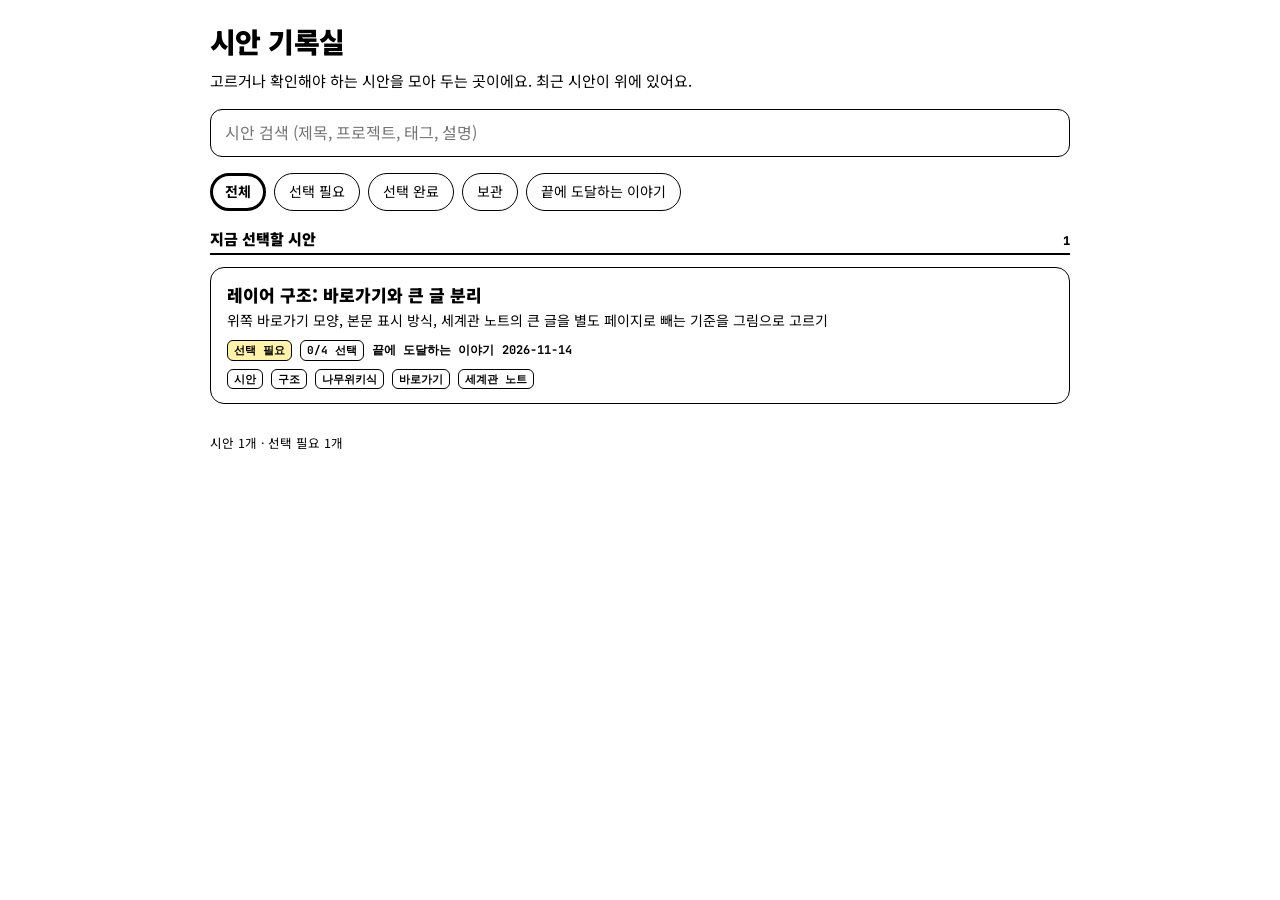
==== index.html @ a14152b3 "시안 기록실: 시안 목록(검색·필터·최신순)과 첫 시안(레이어 구조) Co-Authored-By: Claude Sonnet 5.5 <noreply@anthropic.com>" ====
<!doctype html>
<html lang="ko">
<head>
<meta charset="utf-8">
<meta name="viewport" content="width=device-width,initial-scale=1,viewport-fit=cover">
<title>시안 기록실</title>
<link rel="preconnect" href="https://fonts.googleapis.com">
<link rel="preconnect" href="https://fonts.gstatic.com" crossorigin>
<link href="https://fonts.googleapis.com/css2?family=Noto+Sans+KR:wght@400;500;700;900&family=JetBrains+Mono:wght@500;800&display=swap" rel="stylesheet">
<link rel="stylesheet" href="assets/style.css">
</head>
<body>
<div class="page">
  <header>
    <h1>시안 기록실</h1>
    <p style="margin:6px 0 0">고르거나 확인해야 하는 시안을 모아 두는 곳이에요. 최근 시안이 위에 있어요.</p>
  </header>
  <input class="search" type="search" id="q" placeholder="시안 검색 (제목, 프로젝트, 태그, 설명)" autocomplete="off">
  <div class="bar" id="chips"></div>
  <div id="list" style="display:grid;gap:16px"></div>
  <div class="empty" id="empty" hidden>검색 결과가 없어요.</div>
  <p class="note" id="foot"></p>
</div>
<script src="data.js"></script>
<script>
const $ = id => document.getElementById(id);
const esc = s => String(s).replace(/[&<>"]/g, c => ({ '&': '&amp;', '<': '&lt;', '>': '&gt;', '"': '&quot;' }[c]));
const M = (window.MOCKS || []).slice().sort((a, b) => (b.date + b.id).localeCompare(a.date + a.id));
const ST = { open: ['선택 필요', 'w'], done: ['선택 완료', 'k'], archive: ['보관', ''] };
const projects = [...new Set(M.map(m => m.project))];
let st = 'all', pj = 'all', q = '';

function chosen(m) { try { return JSON.parse(localStorage.getItem('testroom.choice.' + m.id) || '{}'); } catch (e) { return {}; } }
function chip(group, id, label) {
  const b = document.createElement('button'); b.className = 'chip'; b.textContent = label; b.dataset.g = group; b.dataset.v = id;
  b.onclick = () => { if (group === 'st') st = id; else pj = id; render(); }; $('chips').append(b);
}
chip('st', 'all', '전체'); chip('st', 'open', '선택 필요'); chip('st', 'done', '선택 완료'); chip('st', 'archive', '보관');
projects.forEach(p => chip('pj', p, p));

function cardHTML(m) {
  const c = chosen(m), n = (m.questions || []).filter(x => c[x.id]).length, total = (m.questions || []).length;
  const [label, cls] = ST[m.status] || ST.open;
  const prog = total ? `<span class="tag">${n}/${total} 선택</span>` : '';
  return `<a class="card" href="mocks/${esc(m.id)}/"><h3>${esc(m.title)}</h3><p>${esc(m.summary || '')}</p>
    <div class="meta"><span class="tag ${cls}">${label}</span>${prog}<span>${esc(m.project)}</span><span>${esc(m.date)}</span></div>
    <div class="meta">${(m.tags || []).map(t => `<span class="tag">${esc(t)}</span>`).join('')}</div></a>`;
}
function render() {
  document.querySelectorAll('#chips .chip').forEach(b => b.setAttribute('aria-pressed', b.dataset.g === 'st' ? b.dataset.v === st : b.dataset.v === pj));
  const k = q.trim().toLowerCase();
  const items = M.filter(m => (st === 'all' || m.status === st) && (pj === 'all' || m.project === pj)
    && (!k || [m.title, m.project, m.summary, m.id, ...(m.tags || []), ...(m.questions || []).map(x => x.text)].join(' ').toLowerCase().includes(k)));
  // 선택이 필요한 시안은 위, 그 아래에 지난 시안(최신순)
  const open = items.filter(m => m.status === 'open'), rest = items.filter(m => m.status !== 'open');
  let html = '';
  if (open.length) html += `<section style="display:grid;gap:12px"><div class="sec"><span>지금 선택할 시안</span><small>${open.length}</small></div>${open.map(cardHTML).join('')}</section>`;
  if (rest.length) html += `<section style="display:grid;gap:12px"><div class="sec"><span>지난 시안</span><small>${rest.length}</small></div>${rest.map(cardHTML).join('')}</section>`;
  $('list').innerHTML = html; $('empty').hidden = items.length > 0;
  $('foot').textContent = `시안 ${M.length}개 · 선택 필요 ${M.filter(m => m.status === 'open').length}개`;
}
$('q').addEventListener('input', e => { q = e.target.value; render(); });
render();
</script>
</body>
</html>
---- assets/style.css ----
/* 흰 종이 + 검은 선. 강조는 선 굵기와 노란 표시 하나만. */
:root{--paper:#fff;--ink:#000;--warn:#fff3a8;
  --font-body:"Noto Sans KR","Apple SD Gothic Neo","Malgun Gothic",sans-serif;
  --font-num:"JetBrains Mono",ui-monospace,Menlo,monospace;color-scheme:light}
*{box-sizing:border-box}
[hidden]{display:none!important}
html{background:var(--paper)}
body{margin:0;background:var(--paper);color:var(--ink);font-family:var(--font-body);font-size:15px;line-height:1.55;
  padding-left:max(16px,env(safe-area-inset-left,0px));padding-right:max(16px,env(safe-area-inset-right,0px));padding-block:20px 80px}
a{color:inherit}
.page{max-width:860px;margin:0 auto;display:grid;gap:16px}
h1{margin:0;font-size:28px;font-weight:900;letter-spacing:-.02em}
h2{margin:0;font-size:18px;font-weight:900}
.back{font-size:13px;font-weight:700;border-bottom:2px solid var(--ink);text-decoration:none;width:fit-content}
.bar{display:flex;flex-wrap:wrap;gap:8px;align-items:center}
.chip,.btn{font:inherit;font-size:14px;color:var(--ink);background:var(--paper);border:1px solid var(--ink);border-radius:999px;padding:6px 14px;min-height:38px;cursor:pointer}
.btn{border-width:1.5px;border-radius:12px;font-weight:700}
.chip[aria-pressed="true"],.btn.pri{border-width:3px;padding:4px 12px;font-weight:700}
.chip:focus-visible,.btn:focus-visible,.search:focus-visible,summary:focus-visible,a:focus-visible{outline:3px solid var(--ink);outline-offset:2px}
.search{width:100%;min-height:48px;font:inherit;font-size:16px;color:var(--ink);background:var(--paper);border:1.5px solid var(--ink);border-radius:12px;padding:0 14px}
.sec{display:flex;justify-content:space-between;align-items:baseline;border-bottom:2px solid var(--ink);padding-bottom:3px;font-weight:900;font-size:15px}
.sec small{font:800 12px var(--font-num)}
.tag{display:inline-block;border:1px solid var(--ink);border-radius:6px;padding:0 6px;font-size:11px;font-weight:700;line-height:1.7;white-space:nowrap}
.tag.k{background:var(--ink);color:var(--paper)}.tag.w{background:var(--warn)}
.card{display:block;border:1.5px solid var(--ink);border-radius:14px;padding:14px 16px;text-decoration:none;color:var(--ink);background:var(--paper)}
a.card:hover{border-width:3px;padding:12.5px 14.5px}
.card h3{margin:0 0 2px;font-size:17px;font-weight:900}
.card p{margin:0;font-size:14px}
.meta{font:700 12px var(--font-num);display:flex;gap:8px;flex-wrap:wrap;margin-top:8px;align-items:center}
.empty{text-align:center;padding:36px 0;border:1.5px dashed var(--ink);border-radius:12px}
.note{font-size:12.5px}
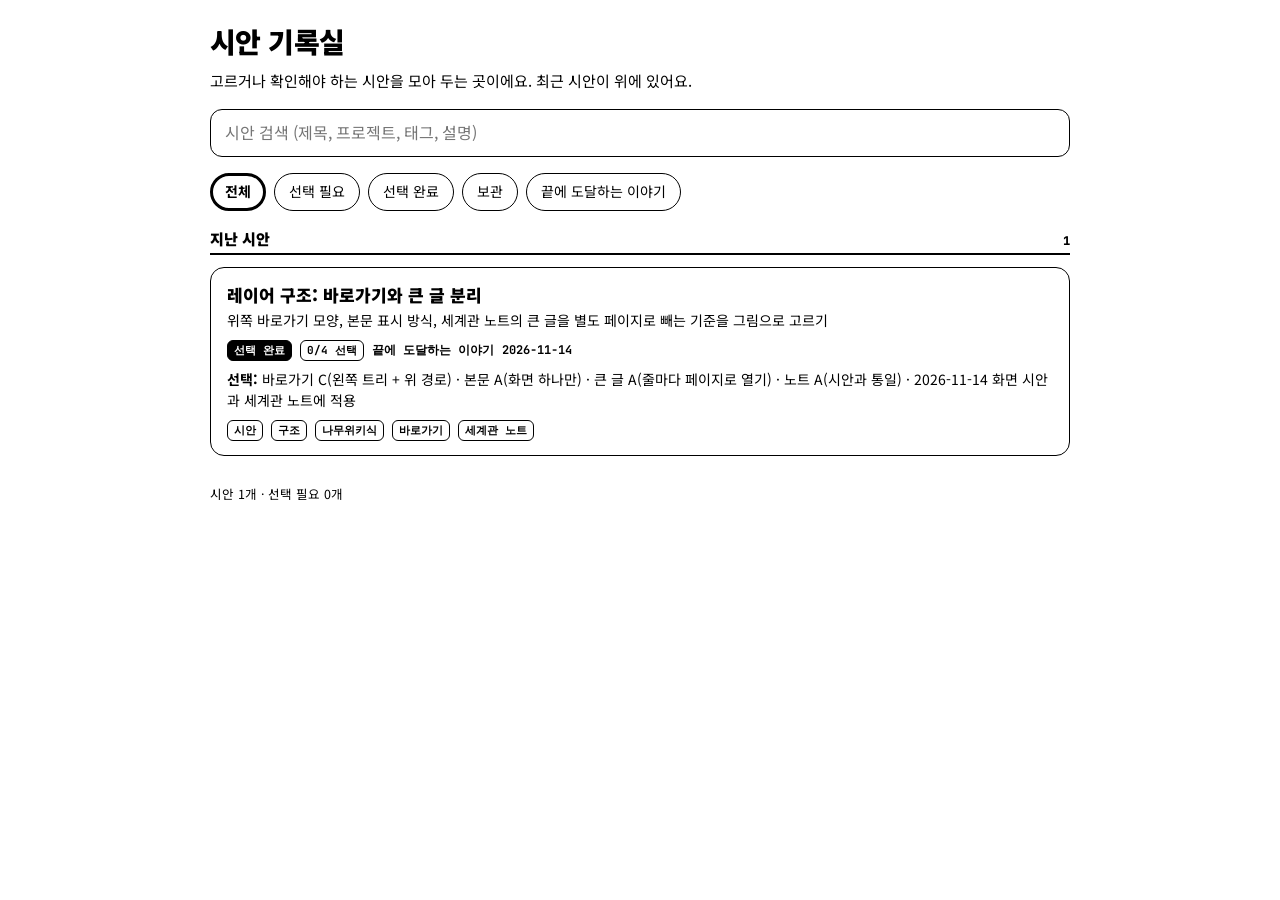
==== commit beca5e26: "시안 nav-layers 선택 결과 기록(선택 완료) Co-Authored-By: Claude Sonnet 5.5 <noreply@anthropic.com>" ====
--- a/index.html
+++ b/index.html
@@ -44,6 +44,7 @@
   const prog = total ? `<span class="tag">${n}/${total} 선택</span>` : '';
   return `<a class="card" href="mocks/${esc(m.id)}/"><h3>${esc(m.title)}</h3><p>${esc(m.summary || '')}</p>
     <div class="meta"><span class="tag ${cls}">${label}</span>${prog}<span>${esc(m.project)}</span><span>${esc(m.date)}</span></div>
+    ${m.decided ? `<p class="note" style="margin-top:8px"><b>선택:</b> ${esc(m.decided)}${m.applied ? ' · ' + esc(m.applied) : ''}</p>` : ''}
     <div class="meta">${(m.tags || []).map(t => `<span class="tag">${esc(t)}</span>`).join('')}</div></a>`;
 }
 function render() {
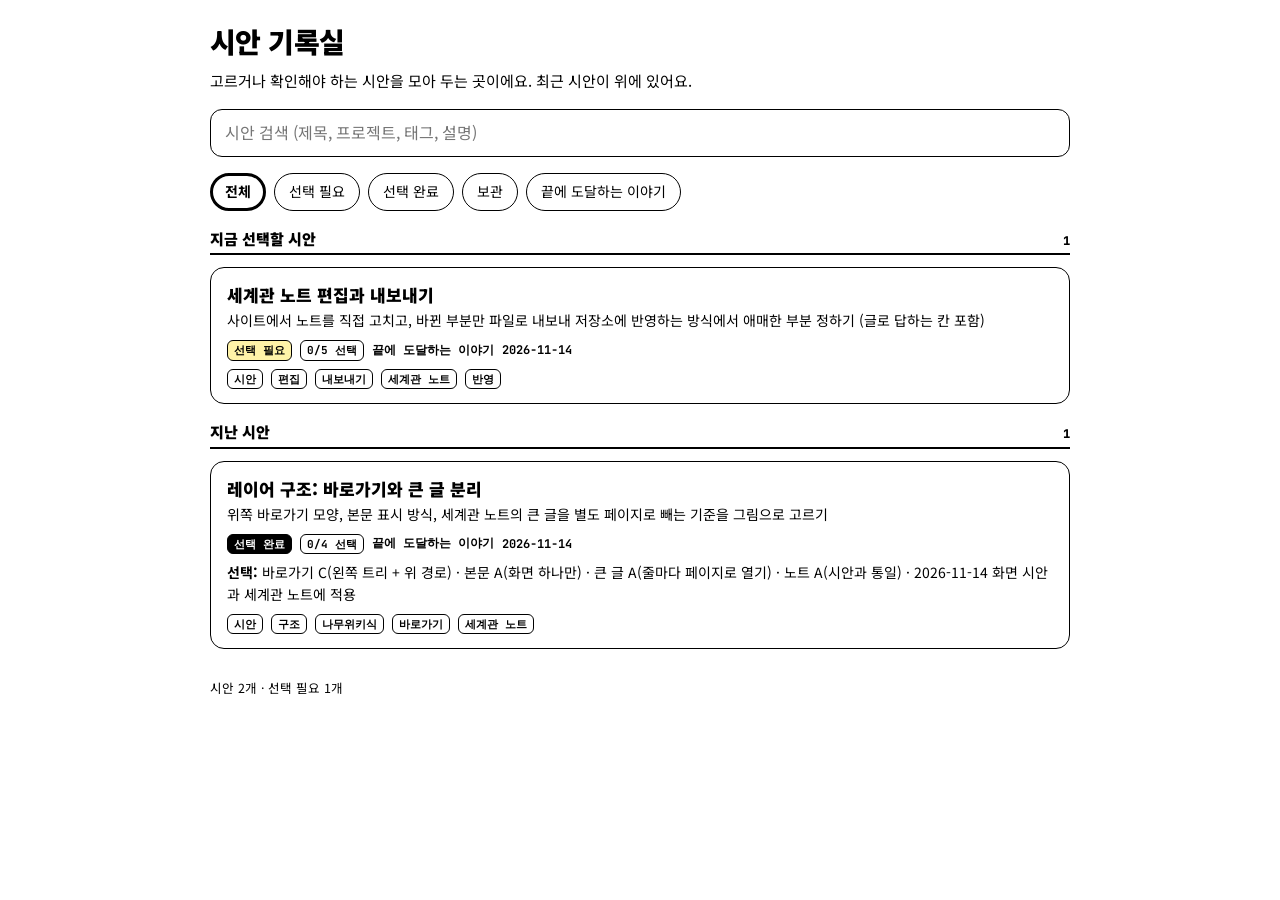
==== commit 4395b89c: "시안 기록실: 글로 답하는 칸 추가, 편집·내보내기 시안(질문 5개) Co-Authored-By: Claude Sonnet 5.5 <noreply@anthropic.com>" ====
--- a/index.html
+++ b/index.html
@@ -39,7 +39,7 @@
 projects.forEach(p => chip('pj', p, p));
 
 function cardHTML(m) {
-  const c = chosen(m), n = (m.questions || []).filter(x => c[x.id]).length, total = (m.questions || []).length;
+  const c = chosen(m), n = (m.questions || []).filter(x => c[x.id] || (c['~' + x.id] || '').trim()).length, total = (m.questions || []).length;
   const [label, cls] = ST[m.status] || ST.open;
   const prog = total ? `<span class="tag">${n}/${total} 선택</span>` : '';
   return `<a class="card" href="mocks/${esc(m.id)}/"><h3>${esc(m.title)}</h3><p>${esc(m.summary || '')}</p>
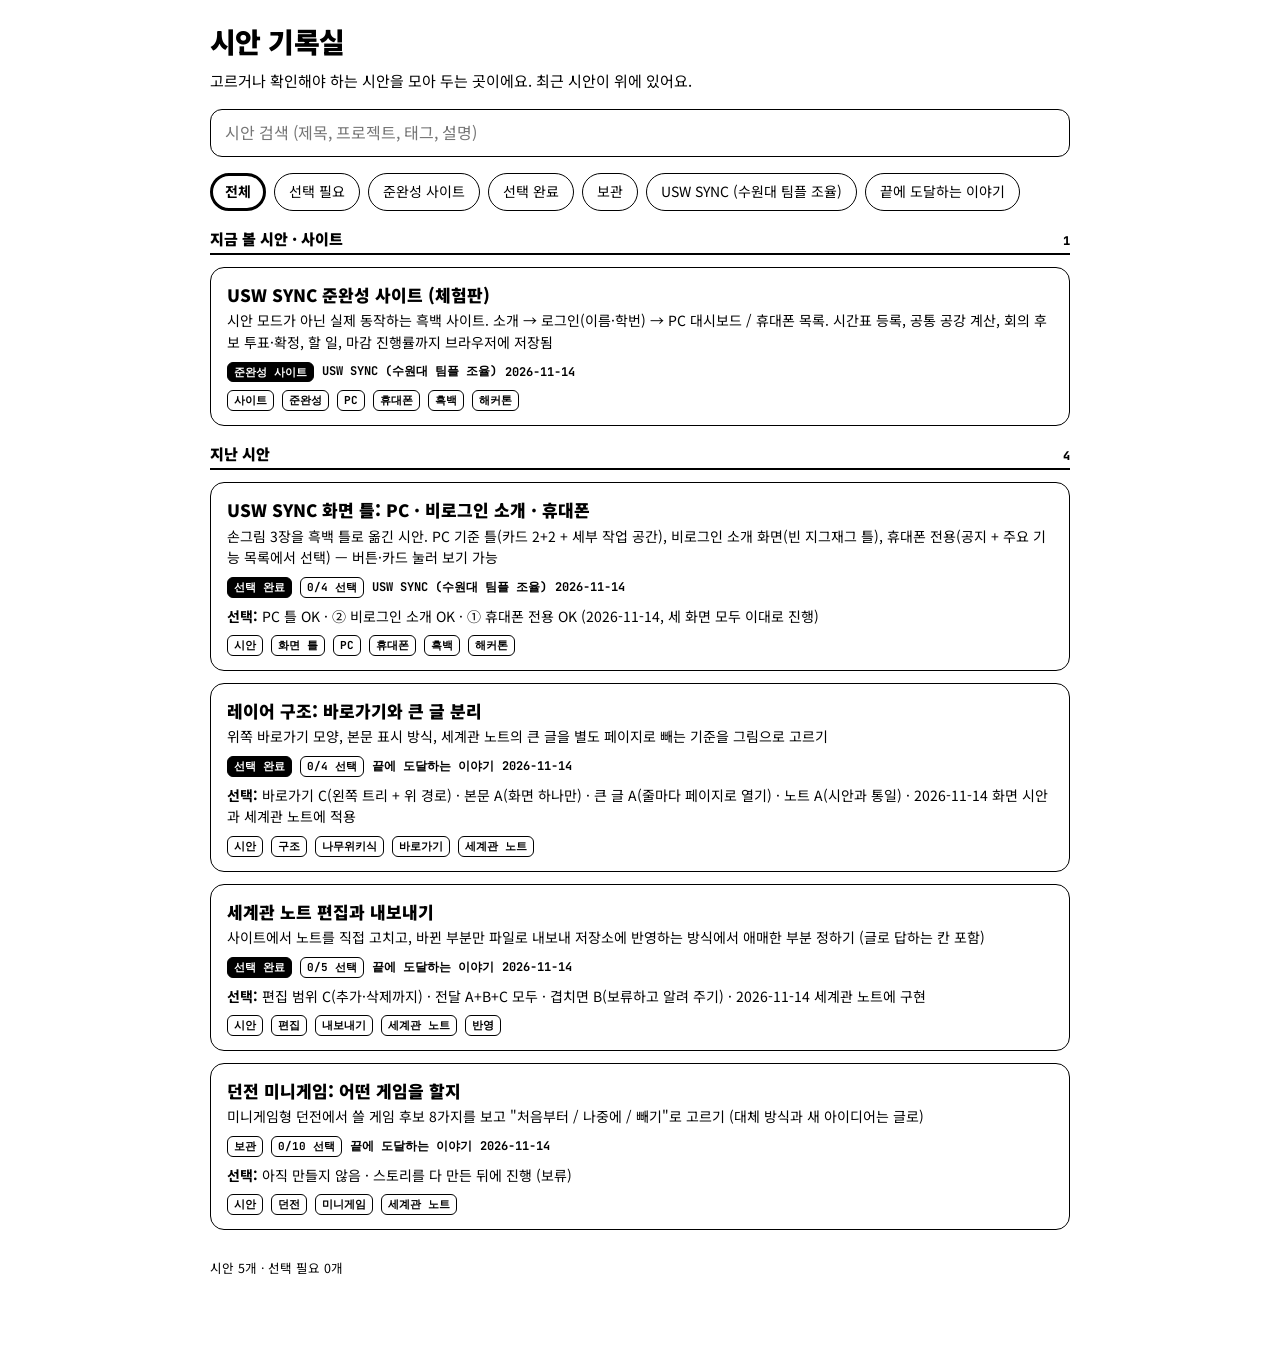
==== commit 8d2ed037: "USW SYNC 준완성 사이트(체험판): 소개·로그인·PC 대시보드·휴대폰 목록, 기능 7개 로컬 저장 동작 Co-Authored-By: Claude Fable 5.1 <norep" ====
--- a/index.html
+++ b/index.html
@@ -26,7 +26,7 @@
 const $ = id => document.getElementById(id);
 const esc = s => String(s).replace(/[&<>"]/g, c => ({ '&': '&amp;', '<': '&lt;', '>': '&gt;', '"': '&quot;' }[c]));
 const M = (window.MOCKS || []).slice().sort((a, b) => (b.date + b.id).localeCompare(a.date + a.id));
-const ST = { open: ['선택 필요', 'w'], done: ['선택 완료', 'k'], archive: ['보관', ''] };
+const ST = { open: ['선택 필요', 'w'], done: ['선택 완료', 'k'], archive: ['보관', ''], live: ['준완성 사이트', 'k'] };
 const projects = [...new Set(M.map(m => m.project))];
 let st = 'all', pj = 'all', q = '';
 
@@ -35,14 +35,14 @@
   const b = document.createElement('button'); b.className = 'chip'; b.textContent = label; b.dataset.g = group; b.dataset.v = id;
   b.onclick = () => { if (group === 'st') st = id; else pj = id; render(); }; $('chips').append(b);
 }
-chip('st', 'all', '전체'); chip('st', 'open', '선택 필요'); chip('st', 'done', '선택 완료'); chip('st', 'archive', '보관');
+chip('st', 'all', '전체'); chip('st', 'open', '선택 필요'); chip('st', 'live', '준완성 사이트'); chip('st', 'done', '선택 완료'); chip('st', 'archive', '보관');
 projects.forEach(p => chip('pj', p, p));
 
 function cardHTML(m) {
   const c = chosen(m), n = (m.questions || []).filter(x => c[x.id] || (c['~' + x.id] || '').trim()).length, total = (m.questions || []).length;
   const [label, cls] = ST[m.status] || ST.open;
   const prog = total ? `<span class="tag">${n}/${total} 선택</span>` : '';
-  return `<a class="card" href="mocks/${esc(m.id)}/"><h3>${esc(m.title)}</h3><p>${esc(m.summary || '')}</p>
+  return `<a class="card" href="${esc(m.href || 'mocks/' + m.id + '/')}"><h3>${esc(m.title)}</h3><p>${esc(m.summary || '')}</p>
     <div class="meta"><span class="tag ${cls}">${label}</span>${prog}<span>${esc(m.project)}</span><span>${esc(m.date)}</span></div>
     ${m.decided ? `<p class="note" style="margin-top:8px"><b>선택:</b> ${esc(m.decided)}${m.applied ? ' · ' + esc(m.applied) : ''}</p>` : ''}
     <div class="meta">${(m.tags || []).map(t => `<span class="tag">${esc(t)}</span>`).join('')}</div></a>`;
@@ -53,9 +53,9 @@
   const items = M.filter(m => (st === 'all' || m.status === st) && (pj === 'all' || m.project === pj)
     && (!k || [m.title, m.project, m.summary, m.id, ...(m.tags || []), ...(m.questions || []).map(x => x.text)].join(' ').toLowerCase().includes(k)));
   // 선택이 필요한 시안은 위, 그 아래에 지난 시안(최신순)
-  const open = items.filter(m => m.status === 'open'), rest = items.filter(m => m.status !== 'open');
+  const open = items.filter(m => m.status === 'open' || m.status === 'live'), rest = items.filter(m => m.status !== 'open' && m.status !== 'live');
   let html = '';
-  if (open.length) html += `<section style="display:grid;gap:12px"><div class="sec"><span>지금 선택할 시안</span><small>${open.length}</small></div>${open.map(cardHTML).join('')}</section>`;
+  if (open.length) html += `<section style="display:grid;gap:12px"><div class="sec"><span>지금 볼 시안 · 사이트</span><small>${open.length}</small></div>${open.map(cardHTML).join('')}</section>`;
   if (rest.length) html += `<section style="display:grid;gap:12px"><div class="sec"><span>지난 시안</span><small>${rest.length}</small></div>${rest.map(cardHTML).join('')}</section>`;
   $('list').innerHTML = html; $('empty').hidden = items.length > 0;
   $('foot').textContent = `시안 ${M.length}개 · 선택 필요 ${M.filter(m => m.status === 'open').length}개`;
